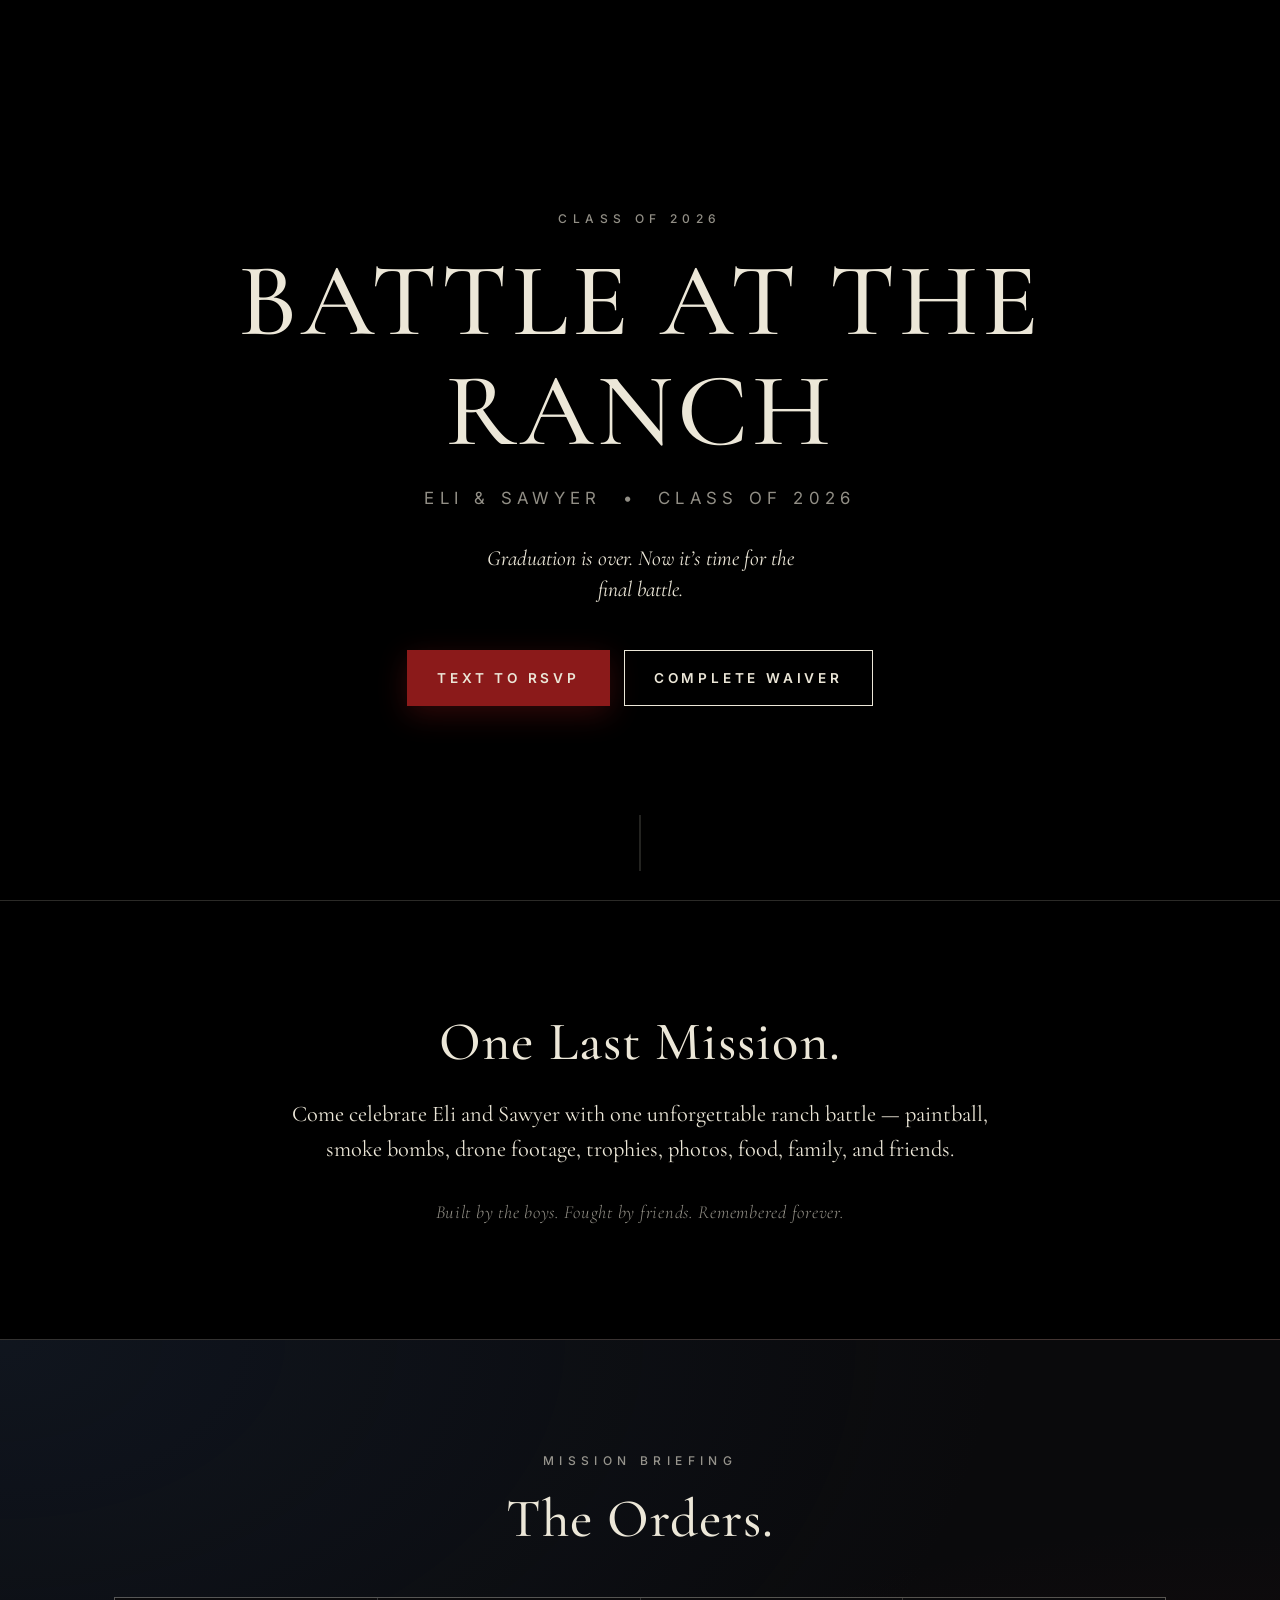
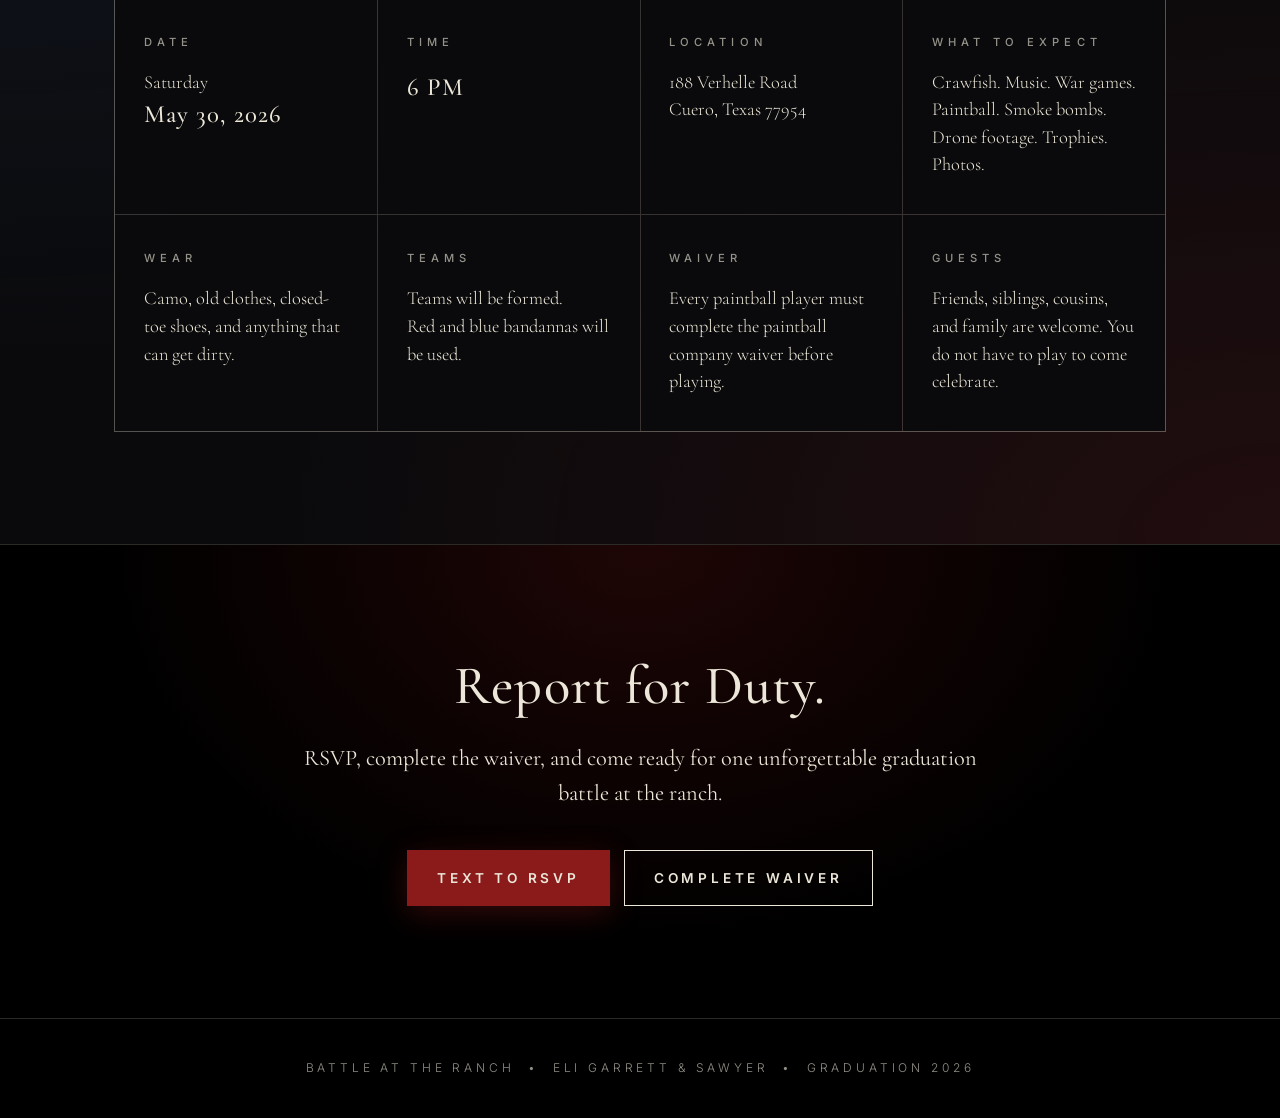
==== index.html @ 08d89393 "Add files via upload" ====
<!DOCTYPE html>
<html lang="en">
<head>
  <meta charset="UTF-8" />
  <meta name="viewport" content="width=device-width, initial-scale=1.0, viewport-fit=cover" />
  <meta name="theme-color" content="#000000" />
  <title>Battle at the Ranch — Eli &amp; Sawyer • Class of 2026</title>
  <meta name="description" content="Battle at the Ranch — Eli & Sawyer, Class of 2026. Saturday, May 30, 2026 at 188 Verhelle Road, Cuero, Texas. Crawfish. Music. War games." />

  <!-- Social share -->
  <meta property="og:title" content="Battle at the Ranch" />
  <meta property="og:description" content="Eli & Sawyer • Class of 2026 • Saturday, May 30, 2026 • Cuero, Texas" />
  <meta property="og:image" content="assets/images/IMG_1980.jpeg" />
  <meta property="og:type" content="website" />

  <link rel="preconnect" href="https://fonts.googleapis.com" />
  <link rel="preconnect" href="https://fonts.gstatic.com" crossorigin />
  <link href="https://fonts.googleapis.com/css2?family=Cormorant+Garamond:ital,wght@0,400;0,500;0,600;0,700;1,400;1,500&family=Inter:wght@300;400;500;600&display=swap" rel="stylesheet" />

  <link rel="stylesheet" href="styles.css" />
</head>
<body>

  <!-- ============================================================
       1. HERO
       ------------------------------------------------------------
       To replace the hero video, drop a new file at:
         assets/video/Landing Page_Eli_Grad_2026.mov
       To replace the fallback image:
         assets/images/IMG_1980.jpeg
       To replace the RSVP / waiver links, see the buttons below
       AND the matching buttons in section 4 ("Report for Duty").
       ============================================================ -->
  <header class="hero" id="hero">
    <video
      class="hero__video"
      autoplay
      muted
      loop
      playsinline
      preload="auto"
      poster="assets/images/IMG_1980.jpeg"
      aria-hidden="true">
      <!-- HERO VIDEO FILE -->
      <source src="assets/video/Landing Page_Eli_Grad_2026.mov" type="video/quicktime" />
      <source src="assets/video/Landing Page_Eli_Grad_2026.mov" type="video/mp4" />
    </video>

    <div class="hero__overlay" aria-hidden="true"></div>

    <div class="hero__content">
      <p class="eyebrow reveal">Class of 2026</p>
      <h1 class="hero__title reveal">Battle at the Ranch</h1>
      <p class="hero__sub reveal">Eli &amp; Sawyer &nbsp;•&nbsp; Class of 2026</p>
      <p class="hero__line reveal">Graduation is over. Now it&rsquo;s time for the final battle.</p>

      <div class="cta-row reveal">
        <!-- RSVP via text — opens SMS app with pre-filled message -->
        <a class="btn btn--primary" href="sms:+13616494107?&amp;body=RSVP%20%E2%80%94%20Battle%20at%20the%20Ranch">Text to RSVP</a>
        <!-- Waiver — AGR Sports / Xola -->
        <a class="btn btn--ghost" href="https://waivers-ui.xola.com/templates/6329f3fc28f0073e5484ccc4/preview?orderId=69fceeb17535f253fa0cc089&amp;itemId=69fceeb17535f253fa0cc08a&amp;tag=75c91e" target="_blank" rel="noopener">Complete Waiver</a>
      </div>
    </div>

    <div class="hero__scroll" aria-hidden="true">
      <span></span>
    </div>
  </header>

  <!-- ============================================================
       2. ONE LAST MISSION
       ============================================================ -->
  <section class="section section--mission" aria-labelledby="mission-title">
    <div class="container container--narrow">
      <h2 id="mission-title" class="section__title reveal">One Last Mission.</h2>
      <p class="lede reveal">
        Come celebrate Eli and Sawyer with one unforgettable ranch battle &mdash;
        paintball, smoke bombs, drone footage, trophies, photos, food, family, and friends.
      </p>
      <p class="kicker reveal">
        Built by the boys. Fought by friends. Remembered forever.
      </p>
    </div>
  </section>

  <!-- ============================================================
       3. MISSION BRIEFING
       ============================================================ -->
  <section class="section section--briefing" aria-labelledby="briefing-title">
    <div class="container">
      <p class="eyebrow eyebrow--center reveal">Mission Briefing</p>
      <h2 id="briefing-title" class="section__title section__title--center reveal">The Orders.</h2>

      <div class="briefing-grid">

        <article class="card reveal">
          <h3 class="card__label">Date</h3>
          <p class="card__value">Saturday<br /><span class="card__big">May 30, 2026</span></p>
        </article>

        <article class="card reveal">
          <h3 class="card__label">Time</h3>
          <p class="card__value"><span class="card__big">6 PM</span></p>
        </article>

        <article class="card reveal">
          <h3 class="card__label">Location</h3>
          <p class="card__value">
            188 Verhelle Road<br />
            Cuero, Texas 77954
          </p>
        </article>

        <article class="card reveal">
          <h3 class="card__label">What to Expect</h3>
          <p class="card__value">
            Crawfish. Music. War games.<br />
            Paintball. Smoke bombs. Drone footage. Trophies. Photos.
          </p>
        </article>

        <article class="card reveal">
          <h3 class="card__label">Wear</h3>
          <p class="card__value">
            Camo, old clothes, closed-toe shoes, and anything that can get dirty.
          </p>
        </article>

        <article class="card reveal">
          <h3 class="card__label">Teams</h3>
          <p class="card__value">
            Teams will be formed.<br />
            Red and blue bandannas will be used.
          </p>
        </article>

        <article class="card reveal">
          <h3 class="card__label">Waiver</h3>
          <p class="card__value">
            Every paintball player must complete the paintball company waiver before playing.
          </p>
        </article>

        <article class="card reveal">
          <h3 class="card__label">Guests</h3>
          <p class="card__value">
            Friends, siblings, cousins, and family are welcome. You do not have to play to come celebrate.
          </p>
        </article>

      </div>
    </div>
  </section>

  <!-- ============================================================
       4. REPORT FOR DUTY (FINAL RSVP)
       ============================================================ -->
  <section class="section section--rsvp" aria-labelledby="rsvp-title">
    <div class="container container--narrow">
      <h2 id="rsvp-title" class="section__title reveal">Report for Duty.</h2>
      <p class="lede reveal">
        RSVP, complete the waiver, and come ready for one unforgettable graduation battle at the ranch.
      </p>

      <div class="cta-row cta-row--center reveal">
        <!-- RSVP via text -->
        <a class="btn btn--primary" href="sms:+13616494107?&amp;body=RSVP%20%E2%80%94%20Battle%20at%20the%20Ranch">Text to RSVP</a>
        <!-- Waiver — AGR Sports / Xola -->
        <a class="btn btn--ghost" href="https://waivers-ui.xola.com/templates/6329f3fc28f0073e5484ccc4/preview?orderId=69fceeb17535f253fa0cc089&amp;itemId=69fceeb17535f253fa0cc08a&amp;tag=75c91e" target="_blank" rel="noopener">Complete Waiver</a>
      </div>
    </div>
  </section>

  <!-- ============================================================
       FOOTER
       ============================================================ -->
  <footer class="footer">
    <p>Battle at the Ranch &nbsp;•&nbsp; Eli Garrett &amp; Sawyer &nbsp;•&nbsp; Graduation 2026</p>
  </footer>

  <script src="script.js"></script>
</body>
</html>
---- styles.css ----
/* ==============================================================
   BATTLE AT THE RANCH — landing page styles
   Dark. Cinematic. Patriotic. Tactical. Built mobile-first.
   ============================================================== */

:root {
  /* Palette pulled from the invitation: deep blacks, weathered
     cream, muted patriotic red, smoky navy, smoke gray. */
  --bg:          #000000;
  --bg-2:        #0a0a0c;
  --bg-3:        #111114;
  --ink:         #ece7d8;        /* weathered cream */
  --ink-dim:     rgba(236, 231, 216, 0.62);
  --ink-faint:   rgba(236, 231, 216, 0.30);
  --rule:        rgba(236, 231, 216, 0.18);
  --red:         #8b1a1a;        /* muted flag red */
  --red-deep:    #5e1010;
  --navy:        #1a2940;
  --smoke:       rgba(0, 0, 0, 0.55);

  --font-display: 'Cormorant Garamond', 'Playfair Display', Georgia, 'Times New Roman', serif;
  --font-body:    'Inter', -apple-system, BlinkMacSystemFont, 'Segoe UI', Roboto, sans-serif;

  --maxw: 1100px;
  --maxw-narrow: 760px;
}

/* ---------- Reset / base ---------- */
*,
*::before,
*::after { box-sizing: border-box; }

html { scroll-behavior: smooth; }

body {
  margin: 0;
  background: var(--bg);
  color: var(--ink);
  font-family: var(--font-body);
  font-weight: 300;
  line-height: 1.55;
  -webkit-font-smoothing: antialiased;
  -moz-osx-font-smoothing: grayscale;
  overflow-x: hidden;
}

img, video { display: block; max-width: 100%; }
a { color: inherit; }

.container        { max-width: var(--maxw);        margin: 0 auto; padding: 0 1.5rem; }
.container--narrow { max-width: var(--maxw-narrow); margin: 0 auto; padding: 0 1.5rem; }

/* ==============================================================
   1. HERO
   ============================================================== */
.hero {
  position: relative;
  min-height: 100vh;
  min-height: 100svh;  /* iOS — accounts for dynamic browser chrome */
  width: 100%;
  overflow: hidden;
  display: flex;
  align-items: center;
  justify-content: center;
  /* Fallback if the <video> never paints (network, codec, etc.) */
  background-color: #000;
  background-image: url("assets/images/IMG_1980.jpeg");
  background-size: cover;
  background-position: center center;
  background-repeat: no-repeat;
}

.hero__video {
  position: absolute;
  inset: 0;
  width: 100%;
  height: 100%;
  object-fit: cover;
  z-index: 1;
  /* Subtle stillness — let the smoke breathe */
  filter: saturate(0.85) contrast(1.05);
}

/* Dark gradient overlay — cinematic vignette */
.hero__overlay {
  position: absolute;
  inset: 0;
  z-index: 2;
  background:
    radial-gradient(ellipse at center,
      rgba(0, 0, 0, 0.35) 0%,
      rgba(0, 0, 0, 0.65) 55%,
      rgba(0, 0, 0, 0.92) 100%),
    linear-gradient(180deg,
      rgba(0, 0, 0, 0.55) 0%,
      rgba(0, 0, 0, 0.25) 35%,
      rgba(0, 0, 0, 0.45) 70%,
      rgba(0, 0, 0, 0.95) 100%);
  pointer-events: none;
}

.hero__content {
  position: relative;
  z-index: 3;
  text-align: center;
  padding: 6rem 1.5rem 5rem;
  max-width: 900px;
  width: 100%;
}

.hero__title {
  font-family: var(--font-display);
  font-weight: 500;
  font-size: clamp(2.4rem, 9vw, 6.5rem);
  line-height: 1.05;
  letter-spacing: 0.04em;
  margin: 0.5rem 0 1.2rem;
  text-transform: uppercase;
  text-shadow: 0 2px 24px rgba(0, 0, 0, 0.85);
}

.hero__sub {
  font-family: var(--font-body);
  font-size: clamp(0.85rem, 1.6vw, 1.05rem);
  font-weight: 400;
  letter-spacing: 0.32em;
  text-transform: uppercase;
  color: var(--ink-dim);
  margin: 0 0 2rem;
}

.hero__line {
  font-family: var(--font-display);
  font-style: italic;
  font-weight: 400;
  font-size: clamp(1rem, 2.1vw, 1.35rem);
  color: var(--ink);
  max-width: 38ch;
  margin: 0 auto 2.8rem;
  line-height: 1.45;
  opacity: 0.95;
}

/* Scroll hint at bottom of hero */
.hero__scroll {
  position: absolute;
  bottom: 1.8rem;
  left: 50%;
  transform: translateX(-50%);
  z-index: 3;
  width: 1px;
  height: 56px;
  background: var(--ink-faint);
  overflow: hidden;
}
.hero__scroll span {
  position: absolute;
  top: -56px;
  left: 0;
  width: 100%;
  height: 56px;
  background: var(--ink);
  animation: scrollHint 2.6s cubic-bezier(0.65, 0, 0.35, 1) infinite;
}
@keyframes scrollHint {
  0%   { top: -56px; }
  60%  { top: 56px; }
  100% { top: 56px; }
}

/* ==============================================================
   Eyebrows, section titles, lede copy
   ============================================================== */
.eyebrow {
  font-family: var(--font-body);
  font-size: 0.75rem;
  font-weight: 500;
  letter-spacing: 0.45em;
  text-transform: uppercase;
  color: var(--ink-dim);
  margin: 0 0 1.2rem;
}
.eyebrow--center { text-align: center; }

.section__title {
  font-family: var(--font-display);
  font-weight: 500;
  font-size: clamp(2rem, 5vw, 3.4rem);
  line-height: 1.1;
  letter-spacing: 0.02em;
  margin: 0 0 1.5rem;
}
.section__title--center { text-align: center; }

.lede {
  font-family: var(--font-display);
  font-size: clamp(1.1rem, 2vw, 1.4rem);
  line-height: 1.55;
  color: var(--ink);
  margin: 0 0 1.5rem;
  font-weight: 400;
}

.kicker {
  font-family: var(--font-display);
  font-style: italic;
  font-size: clamp(0.95rem, 1.6vw, 1.15rem);
  color: var(--ink-dim);
  margin: 2rem 0 0;
  letter-spacing: 0.04em;
}

/* ==============================================================
   Buttons
   ============================================================== */
.cta-row {
  display: flex;
  flex-wrap: wrap;
  gap: 0.9rem;
  justify-content: center;
  align-items: center;
  margin-top: 1rem;
}
.cta-row--center { justify-content: center; }

.btn {
  display: inline-flex;
  align-items: center;
  justify-content: center;
  min-height: 56px;
  padding: 0 1.8rem;
  font-family: var(--font-body);
  font-size: 0.85rem;
  font-weight: 600;
  letter-spacing: 0.28em;
  text-transform: uppercase;
  text-decoration: none;
  border: 1px solid transparent;
  cursor: pointer;
  transition: transform 0.25s ease, background 0.25s ease,
              color 0.25s ease, border-color 0.25s ease,
              box-shadow 0.25s ease;
  -webkit-tap-highlight-color: transparent;
  min-width: 200px;
}

.btn--primary {
  background: var(--red);
  color: var(--ink);
  border-color: var(--red);
  box-shadow: 0 8px 30px rgba(139, 26, 26, 0.35);
}
.btn--primary:hover,
.btn--primary:focus-visible {
  background: var(--red-deep);
  border-color: var(--red-deep);
  transform: translateY(-2px);
  box-shadow: 0 12px 36px rgba(139, 26, 26, 0.5);
}

.btn--ghost {
  background: transparent;
  color: var(--ink);
  border-color: var(--ink);
}
.btn--ghost:hover,
.btn--ghost:focus-visible {
  background: var(--ink);
  color: #000;
  transform: translateY(-2px);
}

.btn:focus-visible {
  outline: 2px solid var(--ink);
  outline-offset: 4px;
}

/* ==============================================================
   2. ONE LAST MISSION
   ============================================================== */
.section {
  padding: 7rem 0;
  position: relative;
}

.section--mission {
  background: var(--bg);
  text-align: center;
  border-top: 1px solid var(--rule);
}
.section--mission .section__title { text-align: center; }

/* ==============================================================
   3. MISSION BRIEFING
   ============================================================== */
.section--briefing {
  background: var(--bg-2);
  border-top: 1px solid var(--rule);
  /* Soft smoke wash on both edges */
  background-image:
    radial-gradient(ellipse at 0% 0%, rgba(26, 41, 64, 0.35) 0%, transparent 55%),
    radial-gradient(ellipse at 100% 100%, rgba(139, 26, 26, 0.18) 0%, transparent 55%);
}

.briefing-grid {
  display: grid;
  grid-template-columns: minmax(0, 1fr);
  gap: 1px;
  background: var(--rule);
  border: 1px solid var(--rule);
  margin-top: 3rem;
}

.card {
  background: var(--bg-2);
  padding: 2.2rem 1.8rem;
  display: flex;
  flex-direction: column;
  gap: 0.8rem;
}

.card__label {
  font-family: var(--font-body);
  font-size: 0.7rem;
  font-weight: 500;
  letter-spacing: 0.45em;
  text-transform: uppercase;
  color: var(--ink-dim);
  margin: 0 0 0.3rem;
}

.card__value {
  font-family: var(--font-display);
  font-size: 1.15rem;
  line-height: 1.5;
  color: var(--ink);
  margin: 0;
}

.card__big {
  display: inline-block;
  font-family: var(--font-display);
  font-weight: 500;
  font-size: 1.55rem;
  letter-spacing: 0.04em;
}

/* ==============================================================
   4. REPORT FOR DUTY
   ============================================================== */
.section--rsvp {
  background: var(--bg);
  text-align: center;
  border-top: 1px solid var(--rule);
  background-image:
    radial-gradient(ellipse at 50% 0%, rgba(139, 26, 26, 0.22) 0%, transparent 60%);
}
.section--rsvp .section__title { text-align: center; }
.section--rsvp .lede { margin-bottom: 2.5rem; }

/* ==============================================================
   FOOTER
   ============================================================== */
.footer {
  padding: 2.5rem 1.5rem;
  text-align: center;
  background: #000;
  border-top: 1px solid var(--rule);
  font-size: 0.75rem;
  letter-spacing: 0.32em;
  text-transform: uppercase;
  color: var(--ink-dim);
}
.footer p { margin: 0; }

/* ==============================================================
   Fade-in reveal
   ============================================================== */
.reveal {
  opacity: 0;
  transform: translateY(18px);
  transition: opacity 1.1s ease, transform 1.1s ease;
}
.reveal.is-visible {
  opacity: 1;
  transform: translateY(0);
}

/* Hero contents fade in on load (no scroll required) */
.hero .reveal { transition-delay: 0.1s; }
.hero .reveal:nth-child(2) { transition-delay: 0.25s; }
.hero .reveal:nth-child(3) { transition-delay: 0.45s; }
.hero .reveal:nth-child(4) { transition-delay: 0.65s; }
.hero .reveal:nth-child(5) { transition-delay: 0.9s; }

/* Respect users who prefer no motion */
@media (prefers-reduced-motion: reduce) {
  .reveal,
  .reveal.is-visible {
    opacity: 1;
    transform: none;
    transition: none;
  }
  .hero__scroll span { animation: none; }
  html { scroll-behavior: auto; }
}

/* ==============================================================
   Responsive
   ============================================================== */
@media (min-width: 560px) {
  .briefing-grid {
    grid-template-columns: repeat(2, minmax(0, 1fr));
  }
  .card--wide { grid-column: span 2; }
}

@media (min-width: 900px) {
  .briefing-grid {
    grid-template-columns: repeat(4, minmax(0, 1fr));
  }
  .card--wide { grid-column: span 2; }
}

/* Mobile tweaks — keep the hero composed at smaller widths */
@media (max-width: 520px) {
  .section { padding: 5rem 0; }
  .hero__content { padding: 5rem 1.25rem 5rem; }
  .hero__title { letter-spacing: 0.03em; }
  .hero__sub   { letter-spacing: 0.28em; }
  .btn {
    width: 100%;
    min-width: 0;
  }
  .cta-row { flex-direction: column; gap: 0.75rem; }
  .card { padding: 1.8rem 1.4rem; }
}
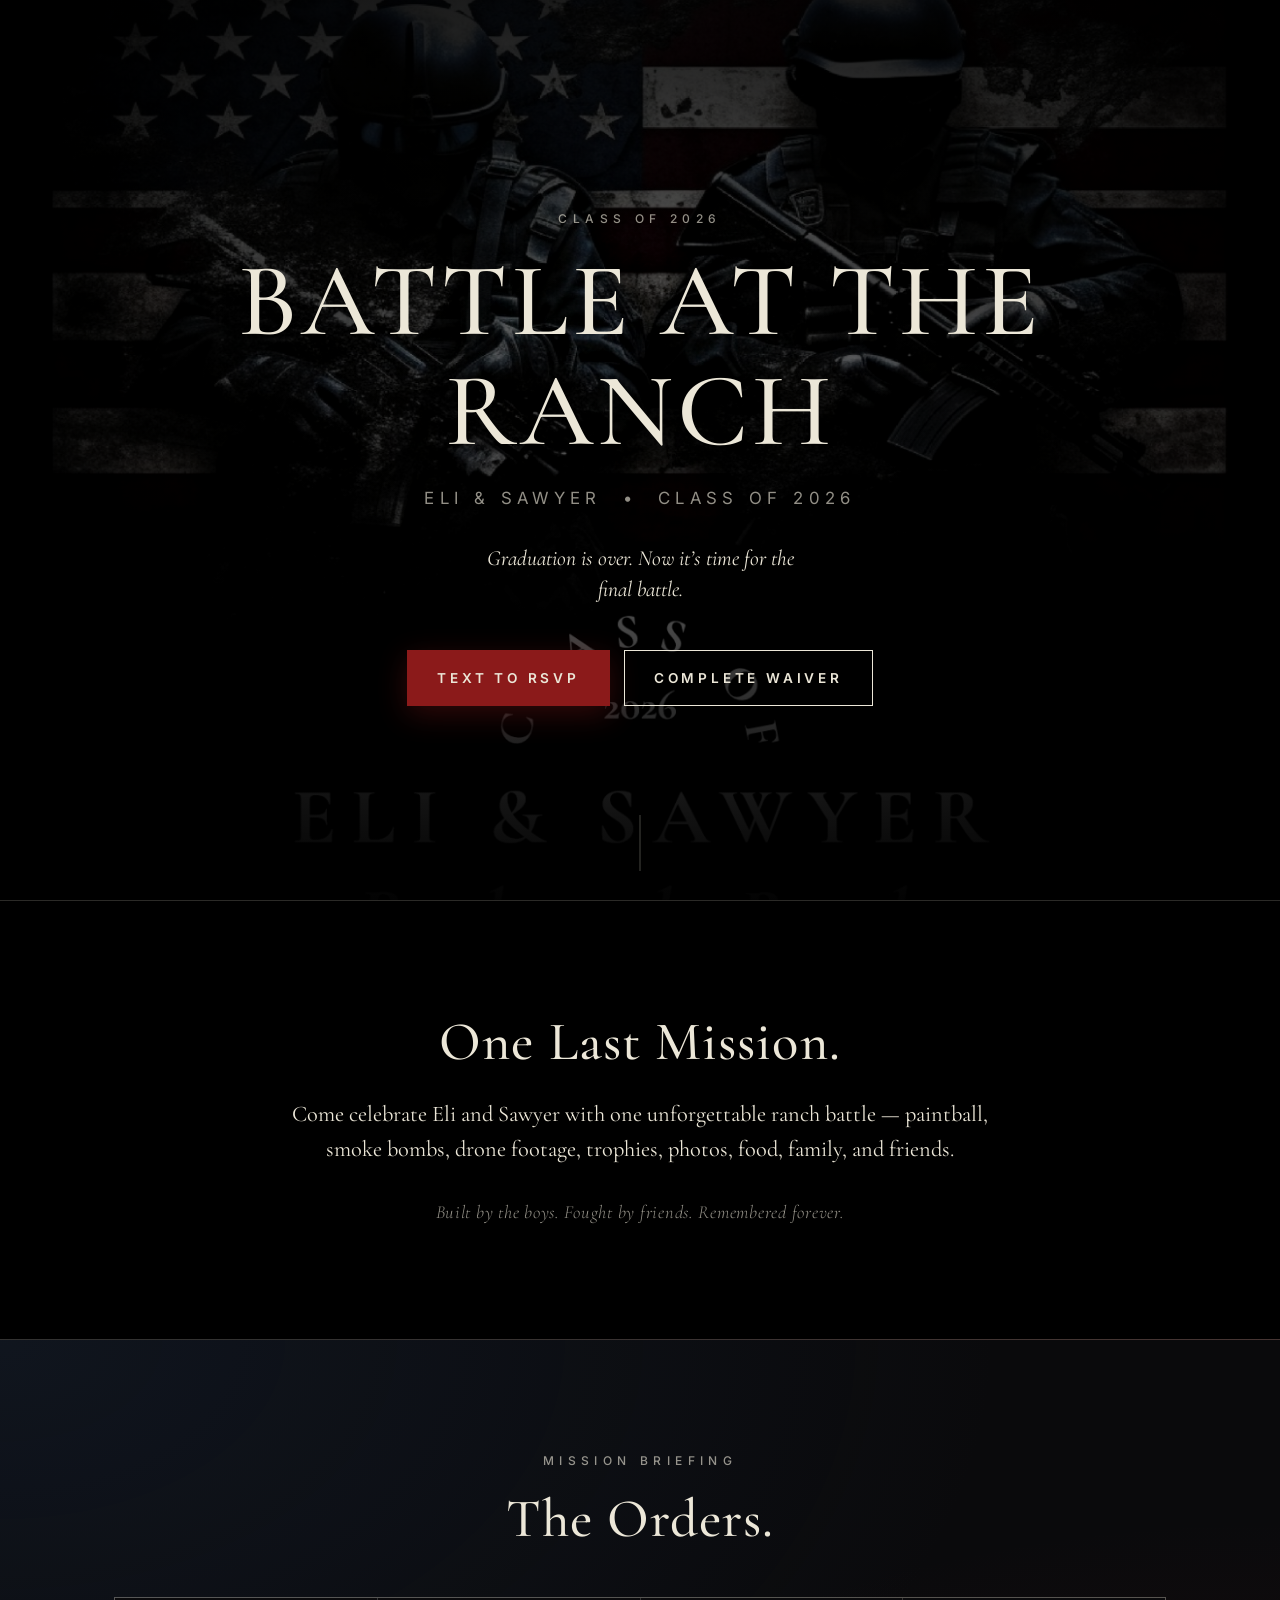
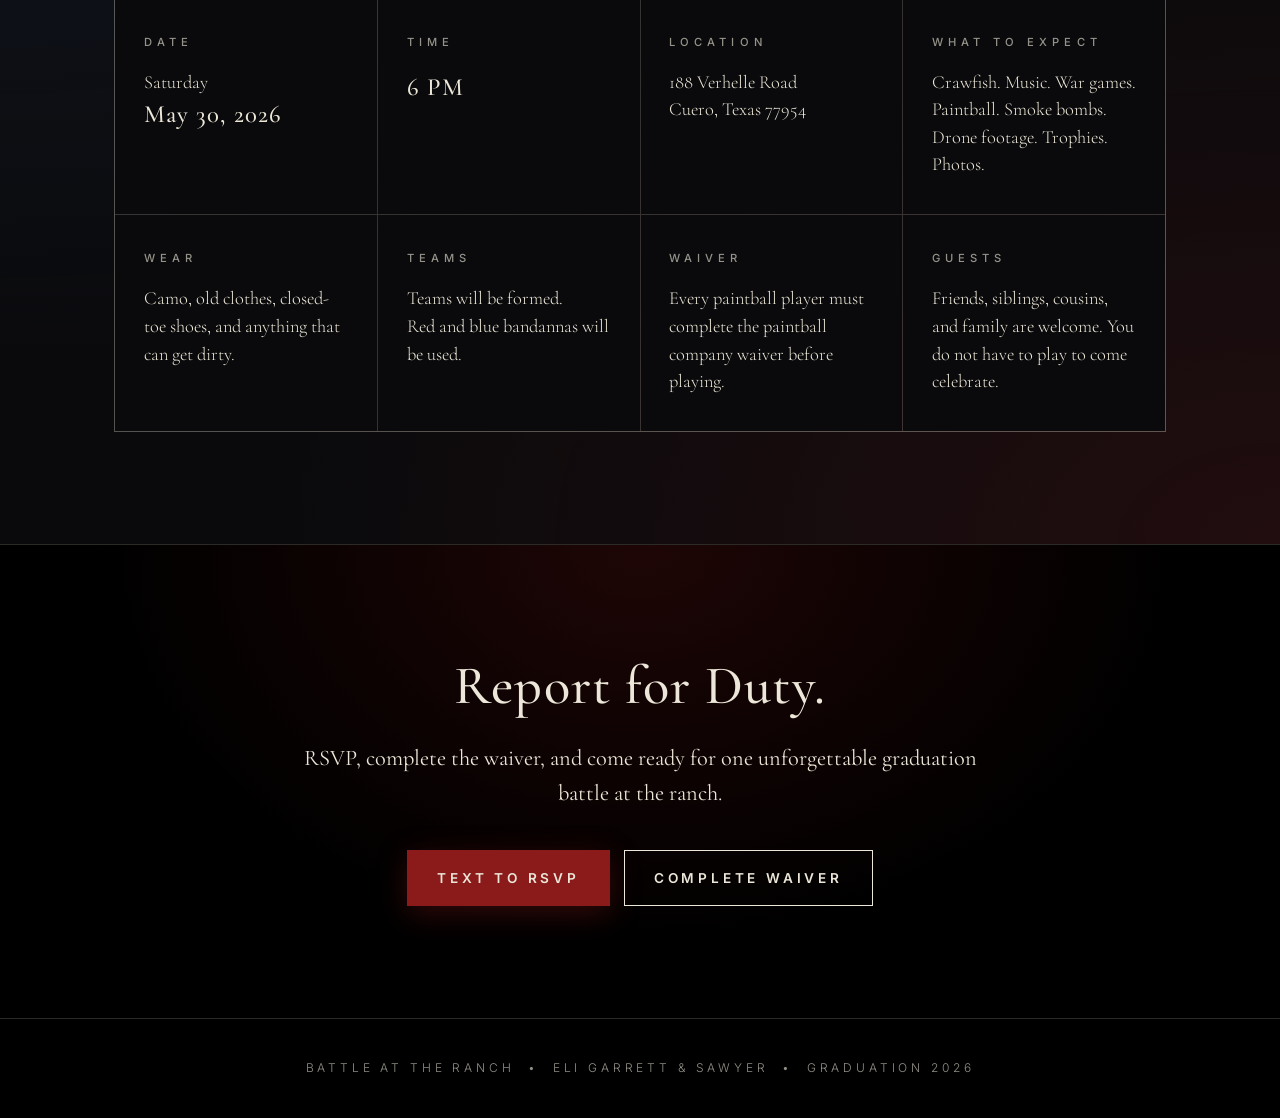
==== commit 21355a82: "Add files via upload" ====
--- a/index.html
+++ b/index.html
@@ -10,7 +10,7 @@
   <!-- Social share -->
   <meta property="og:title" content="Battle at the Ranch" />
   <meta property="og:description" content="Eli & Sawyer • Class of 2026 • Saturday, May 30, 2026 • Cuero, Texas" />
-  <meta property="og:image" content="assets/images/IMG_1980.jpeg" />
+  <meta property="og:image" content="IMG_1980.jpeg" />
   <meta property="og:type" content="website" />
 
   <link rel="preconnect" href="https://fonts.googleapis.com" />
@@ -24,10 +24,10 @@
   <!-- ============================================================
        1. HERO
        ------------------------------------------------------------
-       To replace the hero video, drop a new file at:
-         assets/video/Landing Page_Eli_Grad_2026.mov
-       To replace the fallback image:
-         assets/images/IMG_1980.jpeg
+       To replace the hero video, drop a new file at the repo root:
+         Landing Page_Eli_Grad_2026.mov
+       To replace the fallback image at the repo root:
+         IMG_1980.jpeg
        To replace the RSVP / waiver links, see the buttons below
        AND the matching buttons in section 4 ("Report for Duty").
        ============================================================ -->
@@ -39,11 +39,11 @@
       loop
       playsinline
       preload="auto"
-      poster="assets/images/IMG_1980.jpeg"
+      poster="IMG_1980.jpeg"
       aria-hidden="true">
       <!-- HERO VIDEO FILE -->
-      <source src="assets/video/Landing Page_Eli_Grad_2026.mov" type="video/quicktime" />
-      <source src="assets/video/Landing Page_Eli_Grad_2026.mov" type="video/mp4" />
+      <source src="Landing Page_Eli_Grad_2026.mov" type="video/quicktime" />
+      <source src="Landing Page_Eli_Grad_2026.mov" type="video/mp4" />
     </video>
 
     <div class="hero__overlay" aria-hidden="true"></div>
--- a/styles.css
+++ b/styles.css
@@ -64,7 +64,7 @@
   justify-content: center;
   /* Fallback if the <video> never paints (network, codec, etc.) */
   background-color: #000;
-  background-image: url("assets/images/IMG_1980.jpeg");
+  background-image: url("IMG_1980.jpeg");
   background-size: cover;
   background-position: center center;
   background-repeat: no-repeat;
